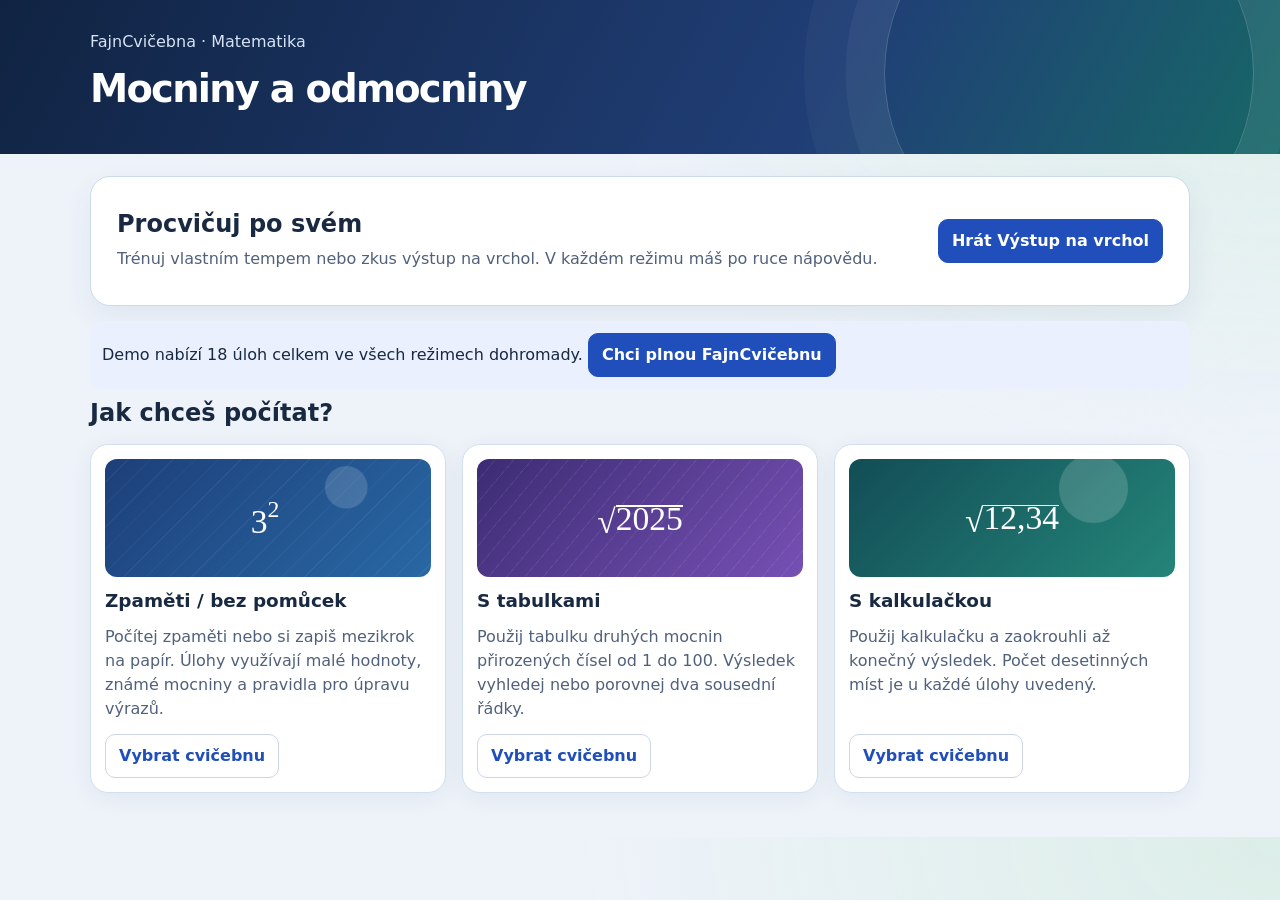
==== mocniny.html @ fd275238 "Přidej nápovědu, herní výstup a odlehči počítání zpaměti" ====
<!doctype html>
<html lang="cs"><head>
<script src="fdc-guard.js"></script>
<meta charset="utf-8">
<meta name="viewport" content="width=device-width, initial-scale=1">
<title>Mocniny a odmocniny | FajnCvičebna</title>
<link rel="stylesheet" href="style.css?v=3">
<script type="module" src="app.mjs?v=3"></script>
</head><body data-version="full">
<header><div><p>FajnCvičebna · Matematika</p><h1>Mocniny a odmocniny</h1></div></header>
<main id="app"><noscript>Pro procvičování zapni JavaScript.</noscript></main>
</body></html>
---- style.css ----
:root {
 color-scheme:light;
 --bg:#edf1f8; --card:#fff; --ink:#1b2a45; --muted:#51617b;
 --line:#ccd6e5; --accent:#3654bb; --soft:#eef2ff; --ok:#086948; --bad:#a13524;
 font: 16px/1.5 system-ui,sans-serif;
}
* {box-sizing:border-box}
body {margin:0;background:var(--bg);color:var(--ink)}
header {background:linear-gradient(115deg,#142444,#33406f 65%,#3a6983);color:#fff}
header div, main {width:min(100%,1160px);padding:22px clamp(14px,4vw,30px);margin:auto}
header p {margin:0;color:#d6e3f5}
h1 {font-size:clamp(1.6rem,4vw,2.4rem);margin:.16em 0}
h2 {line-height:1.2;margin:.3em 0}
a {color:var(--accent)}
button,select,input {font:inherit;color:inherit}
button,.button,select {display:inline-flex;align-items:center;justify-content:center;min-height:44px;padding:8px 13px;border:1px solid var(--line);border-radius:10px;background:var(--card);cursor:pointer;text-decoration:none;font-weight:650}
button:hover, .button:hover {border-color:var(--accent)}
.primary {background:var(--accent);color:white;border-color:var(--accent)}
:focus-visible {outline:3px solid #bd6a16;outline-offset:3px}
[hidden] {display:none!important}
.grid {display:grid;grid-template-columns:repeat(auto-fit,minmax(min(100%,240px),1fr));gap:16px;margin-top:16px}
.panel {min-width:0;background:var(--card);border:1px solid var(--line);box-shadow:0 5px 25px #182a4210;border-radius:18px;padding:18px}
.tile {display:flex;flex-direction:column;gap:10px}
.tile h2 {font-size:1.15rem;margin:0}
.tile .button {align-self:start;margin-top:auto}
.art {display:grid;place-items:center;min-height:78px;background:linear-gradient(145deg,#234765,#40699e);color:#fff;border-radius:12px;font-size:1.65rem}
.tile:nth-child(3n+2) .art {background:linear-gradient(145deg,#403468,#765da8)}
.tile:nth-child(3n) .art {background:linear-gradient(145deg,#1e5958,#387d71)}
.row {display:flex;gap:8px;align-items:center;flex-wrap:wrap}
.toolbar {justify-content:space-between;margin-bottom:14px}
.layout {display:grid;grid-template-columns:minmax(0,1.45fr) minmax(0,1fr);gap:16px;align-items:start}
.notice,.expression {background:var(--soft);border-radius:12px;padding:12px;margin:10px 0}
.expression {font-size:clamp(1.25rem,3.3vw,1.9rem);text-align:center;overflow:auto}
math {font-family:math,serif}
input {width:100%;min-height:48px;border:2px solid var(--accent);border-radius:10px;padding:8px 12px;font-size:1.16rem}
.feedback {min-height:28px;margin:10px 0}
.feedback[data-status=correct] {color:var(--ok);font-weight:bold}
.feedback[data-status=wrong],.feedback[data-status=form] {color:var(--bad)}
.muted,small {color:var(--muted)}
dt {font-weight:650}
dd {margin:0 0 10px}
@media(max-width:680px) {.layout {grid-template-columns:1fr} .panel {padding:14px}}

:root {--bg:#eef3fa;--ink:#182941;--accent:#204ebb;--soft:#eaf0fe}
body {background:radial-gradient(ellipse at 100% 0,#dceee8,transparent 45rem),var(--bg)}
header {background:linear-gradient(118deg,#102342,#203e76 64%,#176767);position:relative;overflow:hidden}
header div {padding-block:30px;position:relative;z-index:1}
header::after {content:"";position:absolute;right:2%;top:-7rem;width:23rem;height:23rem;border:1px solid #ffffff35;border-radius:50%;box-shadow:0 0 0 2.4rem #ffffff0b,0 0 0 5rem #ffffff08;pointer-events:none}
header h1 {font-weight:800;letter-spacing:-.045em}
main {padding-bottom:44px}
.welcome {display:flex;flex-wrap:wrap;align-items:center;justify-content:space-between;gap:12px;padding:clamp(15px,3vw,26px);border-radius:20px;background:#fff;border:1px solid #cbdbeb;box-shadow:0 12px 30px #29496c12;margin-bottom:15px}
.welcome p {margin:.5em 0;color:var(--muted)}
.tile {padding:14px;border-color:#d2dfed;gap:13px}
.tile p {margin:0;color:var(--muted)}
.tile .art {min-height:118px;font-size:2.1rem;background-image:radial-gradient(circle at 74% 24%,#ffffff26 0 8%,transparent 8.5%),repeating-linear-gradient(135deg,#ffffff0d 0 1px,transparent 1px 16px),linear-gradient(135deg,#1d3f79,#2868a4)}
.tile:nth-child(3n+2) .art {background-image:repeating-linear-gradient(130deg,#ffffff12 0 1px,transparent 1px 14px),linear-gradient(135deg,#3c2c73,#7650b4)}
.tile:nth-child(3n) .art {background-image:radial-gradient(circle at 75% 25%,#ffffff29 0 13%,transparent 13.5%),linear-gradient(135deg,#124d56,#248579)}
.expression {background:linear-gradient(135deg,#edf1ff,#e7f6f4);border:1px solid #d4e3ef;padding:20px 12px}
.coach {margin:12px 0 16px;padding:4px 12px;background:#fff3dc;border:1px solid #f0d8a5;border-radius:12px;color:#593c11}
.coach summary {min-height:36px;padding:6px 0;font-weight:750;cursor:pointer}
.coach p {margin:0 0 10px}
.game-card {padding:16px;background:linear-gradient(150deg,#142b48,#174e51);border-radius:14px;color:#fff;margin:0 0 16px}
.game-card h2 {margin:0 0 8px}
.game-card p {margin:4px 0 8px}
.game-card small {color:#deeee9}
.game-card progress {width:100%;height:13px;accent-color:#7ee4ad}
.route-stops {display:grid;gap:6px;grid-template-columns:repeat(auto-fit,minmax(95px,1fr));list-style:none;padding:0;margin:10px 0}
.route-stops li {font-size:.82rem;border:1px solid #a1cfc570;border-radius:8px;padding:5px 8px}
.route-stops .reached {background:#c9f1dd;color:#123d35;font-weight:750}
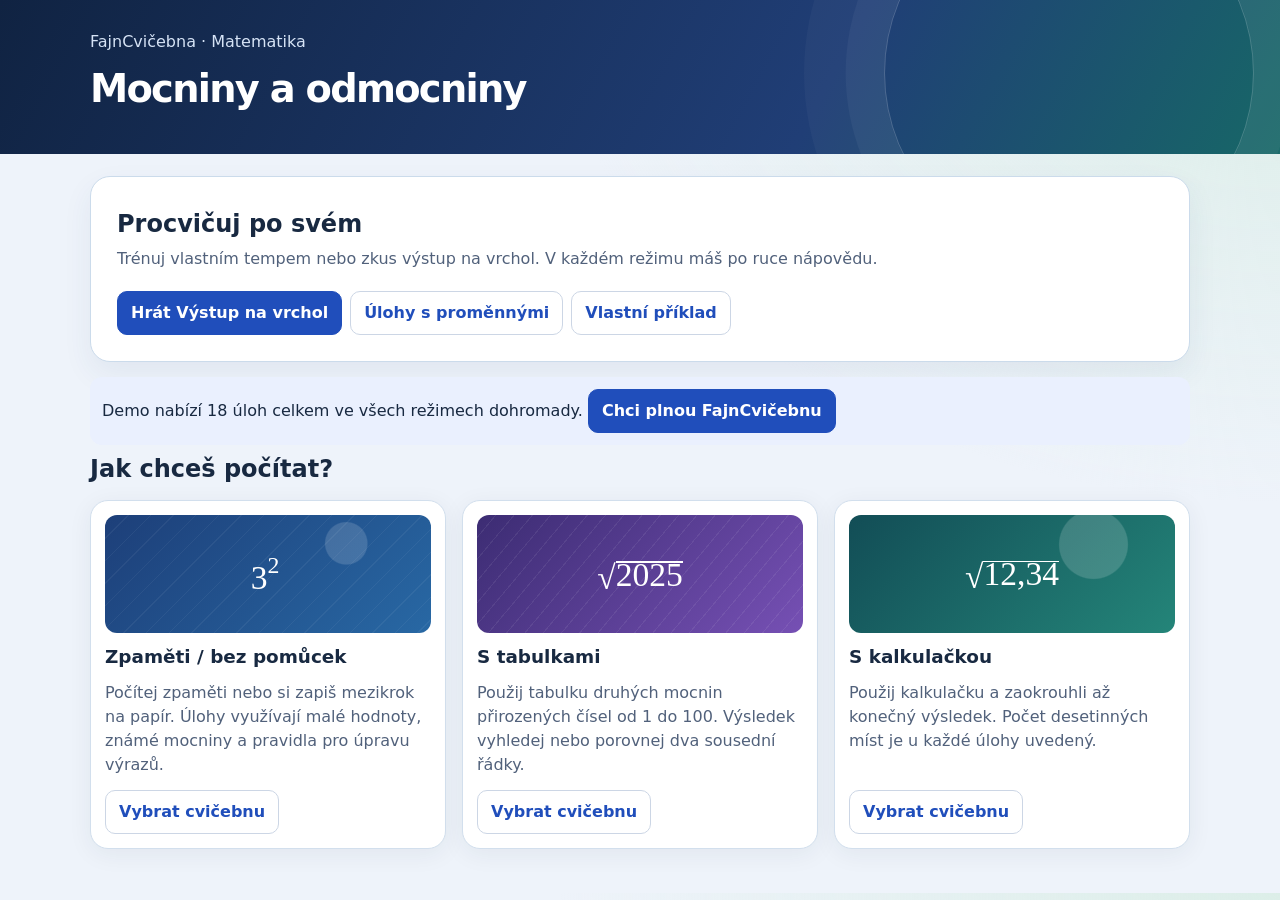
==== commit 5d2983e8: "Zpřístupni algebraické úlohy a přidej průvodce vlastním příkladem" ====
--- a/mocniny.html
+++ b/mocniny.html
@@ -4,8 +4,8 @@
 <meta charset="utf-8">
 <meta name="viewport" content="width=device-width, initial-scale=1">
 <title>Mocniny a odmocniny | FajnCvičebna</title>
-<link rel="stylesheet" href="style.css?v=3">
-<script type="module" src="app.mjs?v=3"></script>
+<link rel="stylesheet" href="style.css?v=5">
+<script type="module" src="app.mjs?v=5"></script>
 </head><body data-version="full">
 <header><div><p>FajnCvičebna · Matematika</p><h1>Mocniny a odmocniny</h1></div></header>
 <main id="app"><noscript>Pro procvičování zapni JavaScript.</noscript></main>
--- a/style.css
+++ b/style.css
@@ -67,3 +67,10 @@
 .route-stops {display:grid;gap:6px;grid-template-columns:repeat(auto-fit,minmax(95px,1fr));list-style:none;padding:0;margin:10px 0}
 .route-stops li {font-size:.82rem;border:1px solid #a1cfc570;border-radius:8px;padding:5px 8px}
 .route-stops .reached {background:#c9f1dd;color:#123d35;font-weight:750}
+.steps {margin:12px 0;padding:10px 12px 10px 34px;border-left:3px solid #339572;background:#eaf7f0;border-radius:8px;overflow-wrap:anywhere}
+.feedback[data-status=step],.feedback[data-status=form] {color:var(--ok)}
+.feedback[data-status=invalid] {color:var(--bad)}
+.custom {max-width:760px;margin:14px 0}
+.custom form .row {margin:12px 0}
+.custom #custom-output button {margin-top:8px}
+.custom #custom-output li {margin-block:5px}
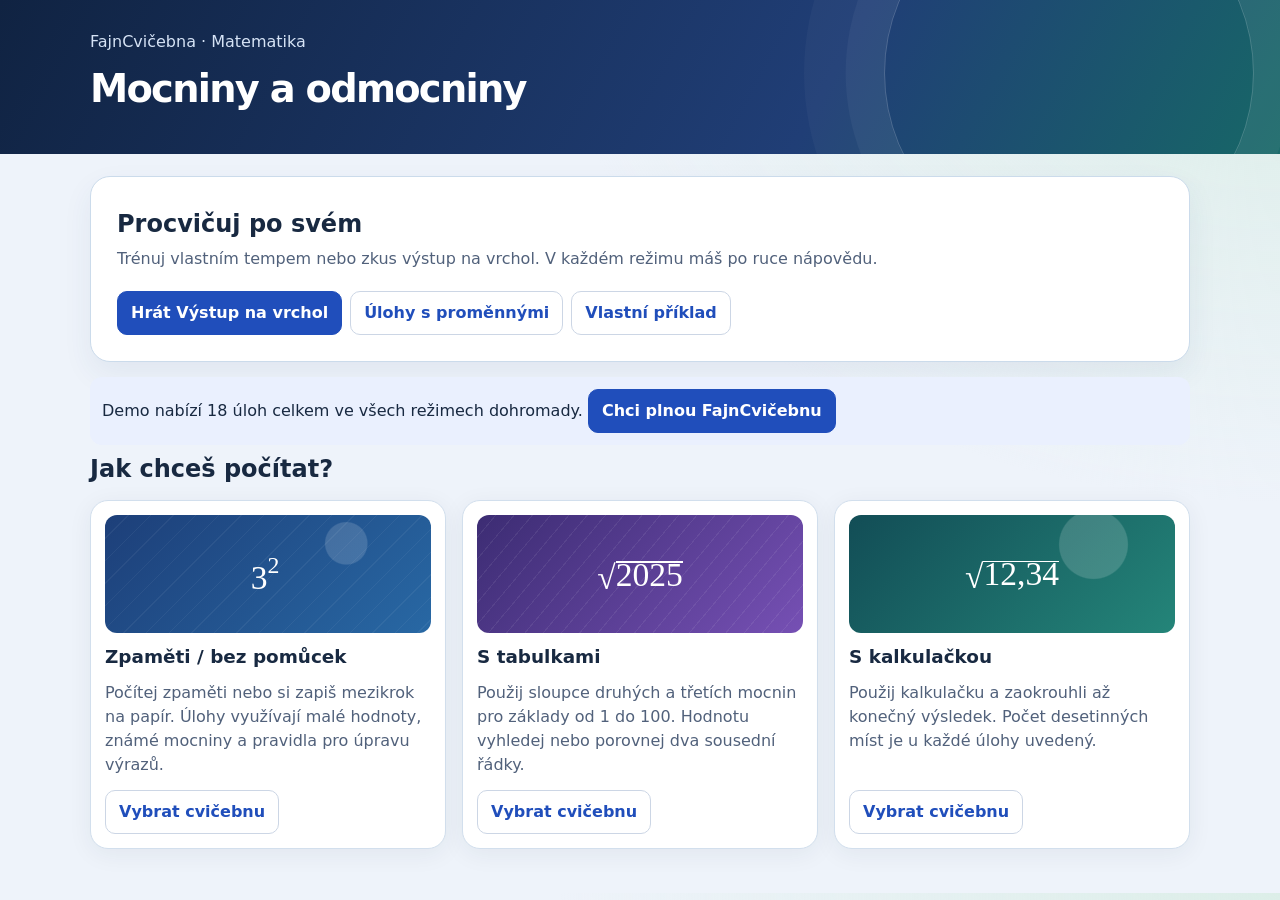
==== commit f66a7b53: "Přidej školní tabulku mocnin s volitelným vyhledáváním" ====
--- a/mocniny.html
+++ b/mocniny.html
@@ -4,8 +4,8 @@
 <meta charset="utf-8">
 <meta name="viewport" content="width=device-width, initial-scale=1">
 <title>Mocniny a odmocniny | FajnCvičebna</title>
-<link rel="stylesheet" href="style.css?v=5">
-<script type="module" src="app.mjs?v=5"></script>
+<link rel="stylesheet" href="style.css?v=6">
+<script type="module" src="app.mjs?v=6"></script>
 </head><body data-version="full">
 <header><div><p>FajnCvičebna · Matematika</p><h1>Mocniny a odmocniny</h1></div></header>
 <main id="app"><noscript>Pro procvičování zapni JavaScript.</noscript></main>
--- a/style.css
+++ b/style.css
@@ -74,3 +74,34 @@
 .custom form .row {margin:12px 0}
 .custom #custom-output button {margin-top:8px}
 .custom #custom-output li {margin-block:5px}
+
+.power-table {background:#fffcf3;color:#293443;border:1px solid #dfd7c6;border-radius:12px;margin:0 0 16px}
+.power-table>summary {font-weight:750;cursor:pointer;min-height:44px;padding:10px 12px}
+.power-table[open]>summary {border-bottom:1px solid #e5ddcd}
+.power-table-content {padding:0 10px 10px}
+.power-table-content>p {font-size:.88rem;margin:10px 0}
+.table-search {margin:0 0 10px}
+.table-search>summary {cursor:pointer;color:#204b92;font-weight:650;min-height:36px;padding-block:6px}
+.table-search .row {margin-top:8px}
+.table-fields {display:grid;grid-template-columns:repeat(auto-fit,minmax(min(100%,145px),1fr));gap:8px}
+.table-fields label {display:grid;gap:4px;font-size:.86rem;font-weight:650;min-width:0}
+.table-fields select,.table-fields input {width:100%;min-width:0;font-size:1rem;padding:6px}
+.table-status {margin:8px 0;font-size:.88rem}
+.table-status:empty {display:none}
+.table-scroll {max-height:clamp(220px,44dvh,420px);overflow:auto;border:1px solid #dfd7c6;border-radius:8px;scrollbar-color:#a8a29b #f6f1e5}
+.power-table table {width:100%;border-spacing:0;table-layout:fixed;font-variant-numeric:tabular-nums;font-size:.95rem}
+.power-table caption {padding:5px 8px;text-align:left;color:#526075;font-size:.83rem;background:#fcf7ea}
+.power-table thead th {position:sticky;top:0;z-index:1;text-align:right;background:#e5e8ee;border-bottom:1px solid #aeb8c7}
+.power-table th,.power-table td {padding:5px 10px;text-align:right;border-bottom:1px solid #eae3d3}
+.power-table th+th,.power-table td {border-left:1px solid #e6dfd2}
+.power-table thead th[data-column="1"] {color:#204a8a;background:#deeafd}
+.power-table thead th[data-column="2"] {color:#62408b;background:#ede3fa}
+.power-table tbody tr:nth-child(even) {background:#f8f3e8}
+.power-table tbody th {font-weight:650}
+.power-table .table-marker {visibility:hidden;color:#754900;margin-right:.35em}
+.power-table tbody tr.table-match {background:#ffe4a0;color:#432b08}
+.power-table .table-match .table-marker {visibility:visible}
+@media(max-width:680px) {
+ .power-table {margin:12px 0}
+ .table-scroll {max-height:min(42dvh,320px)}
+}
